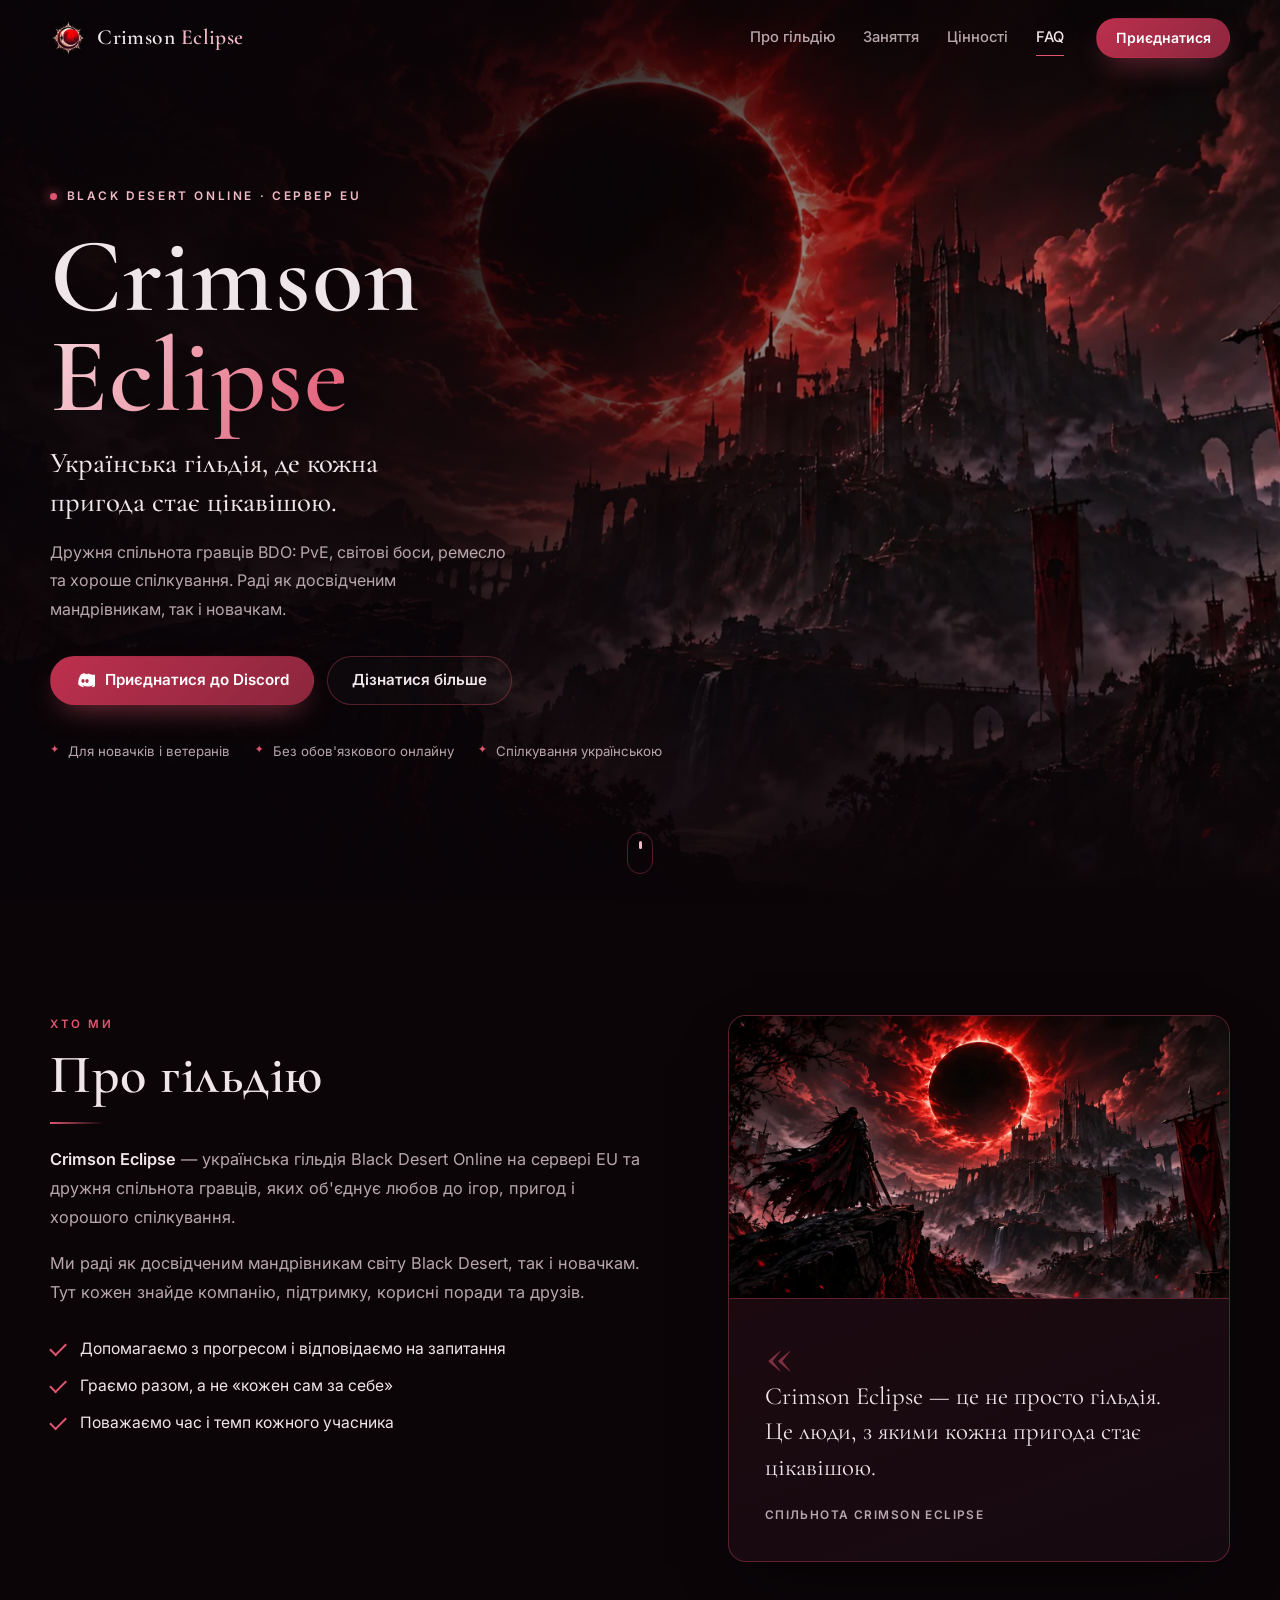
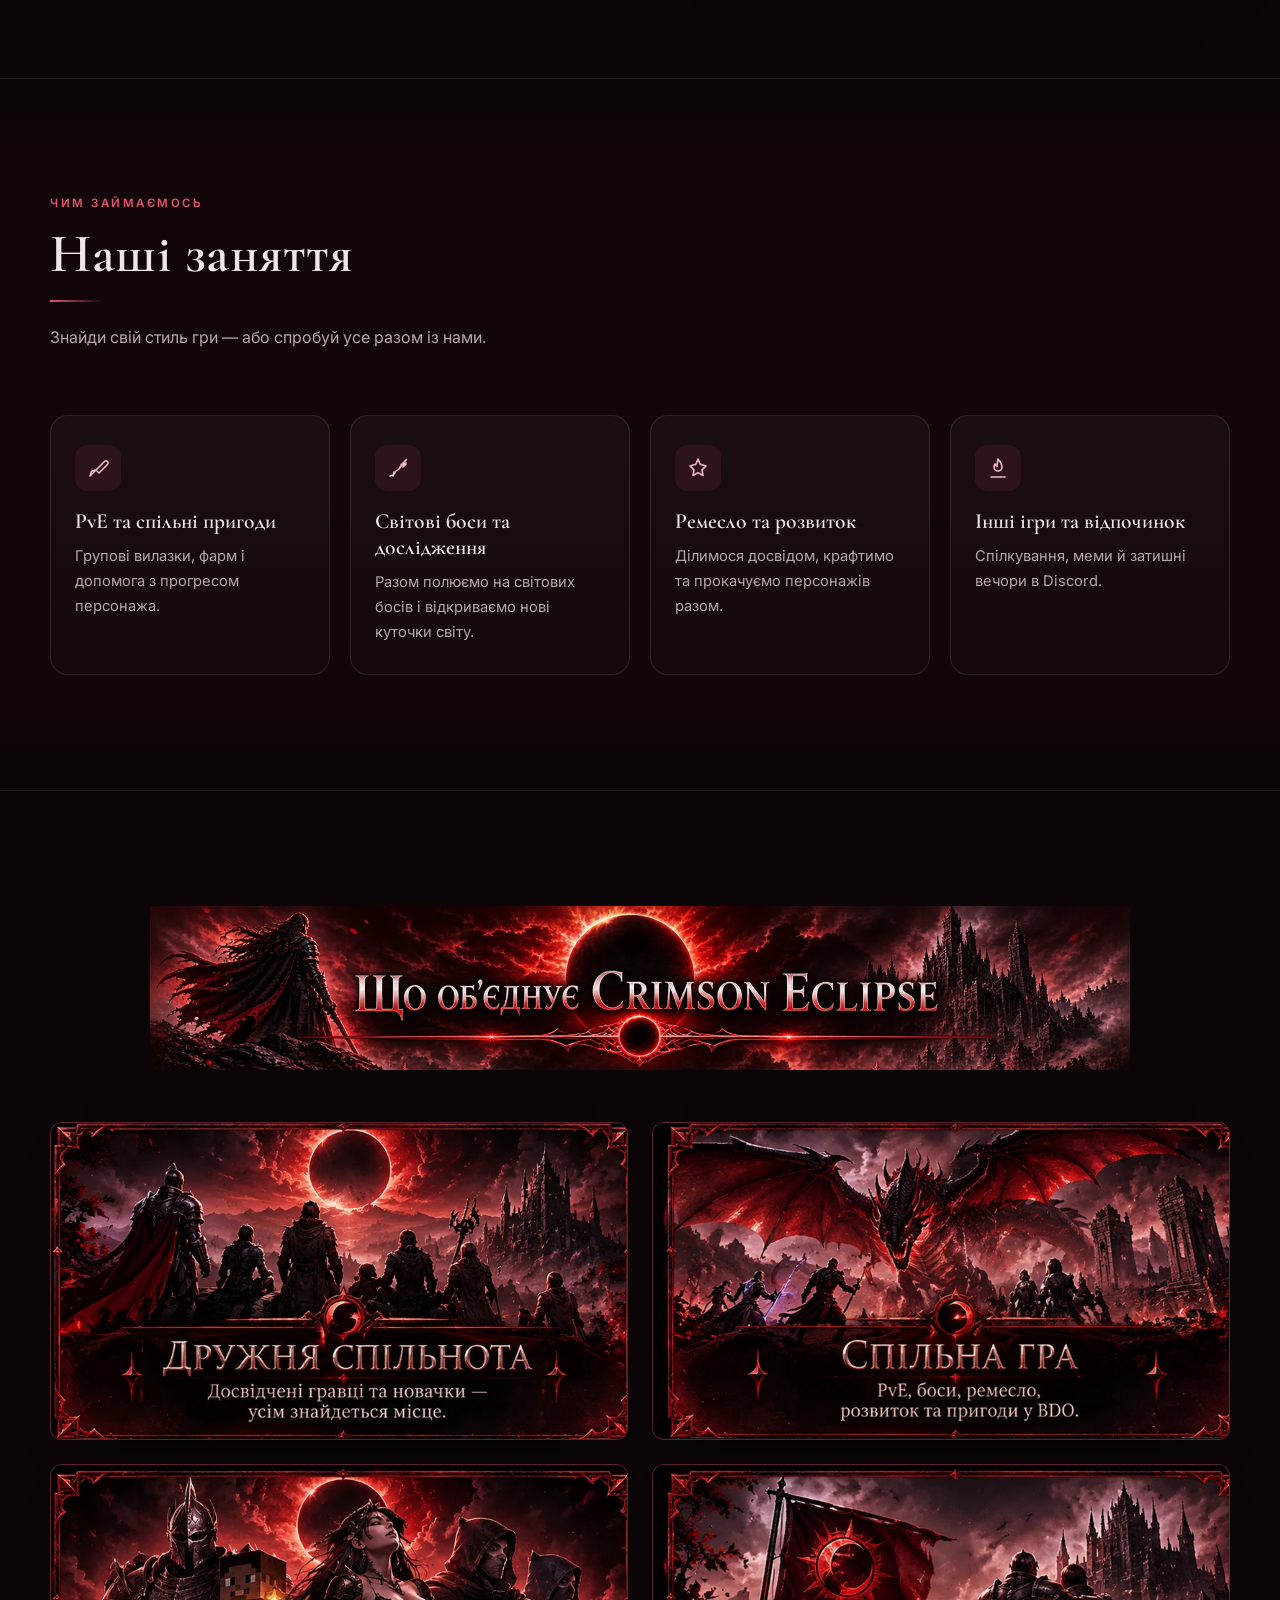
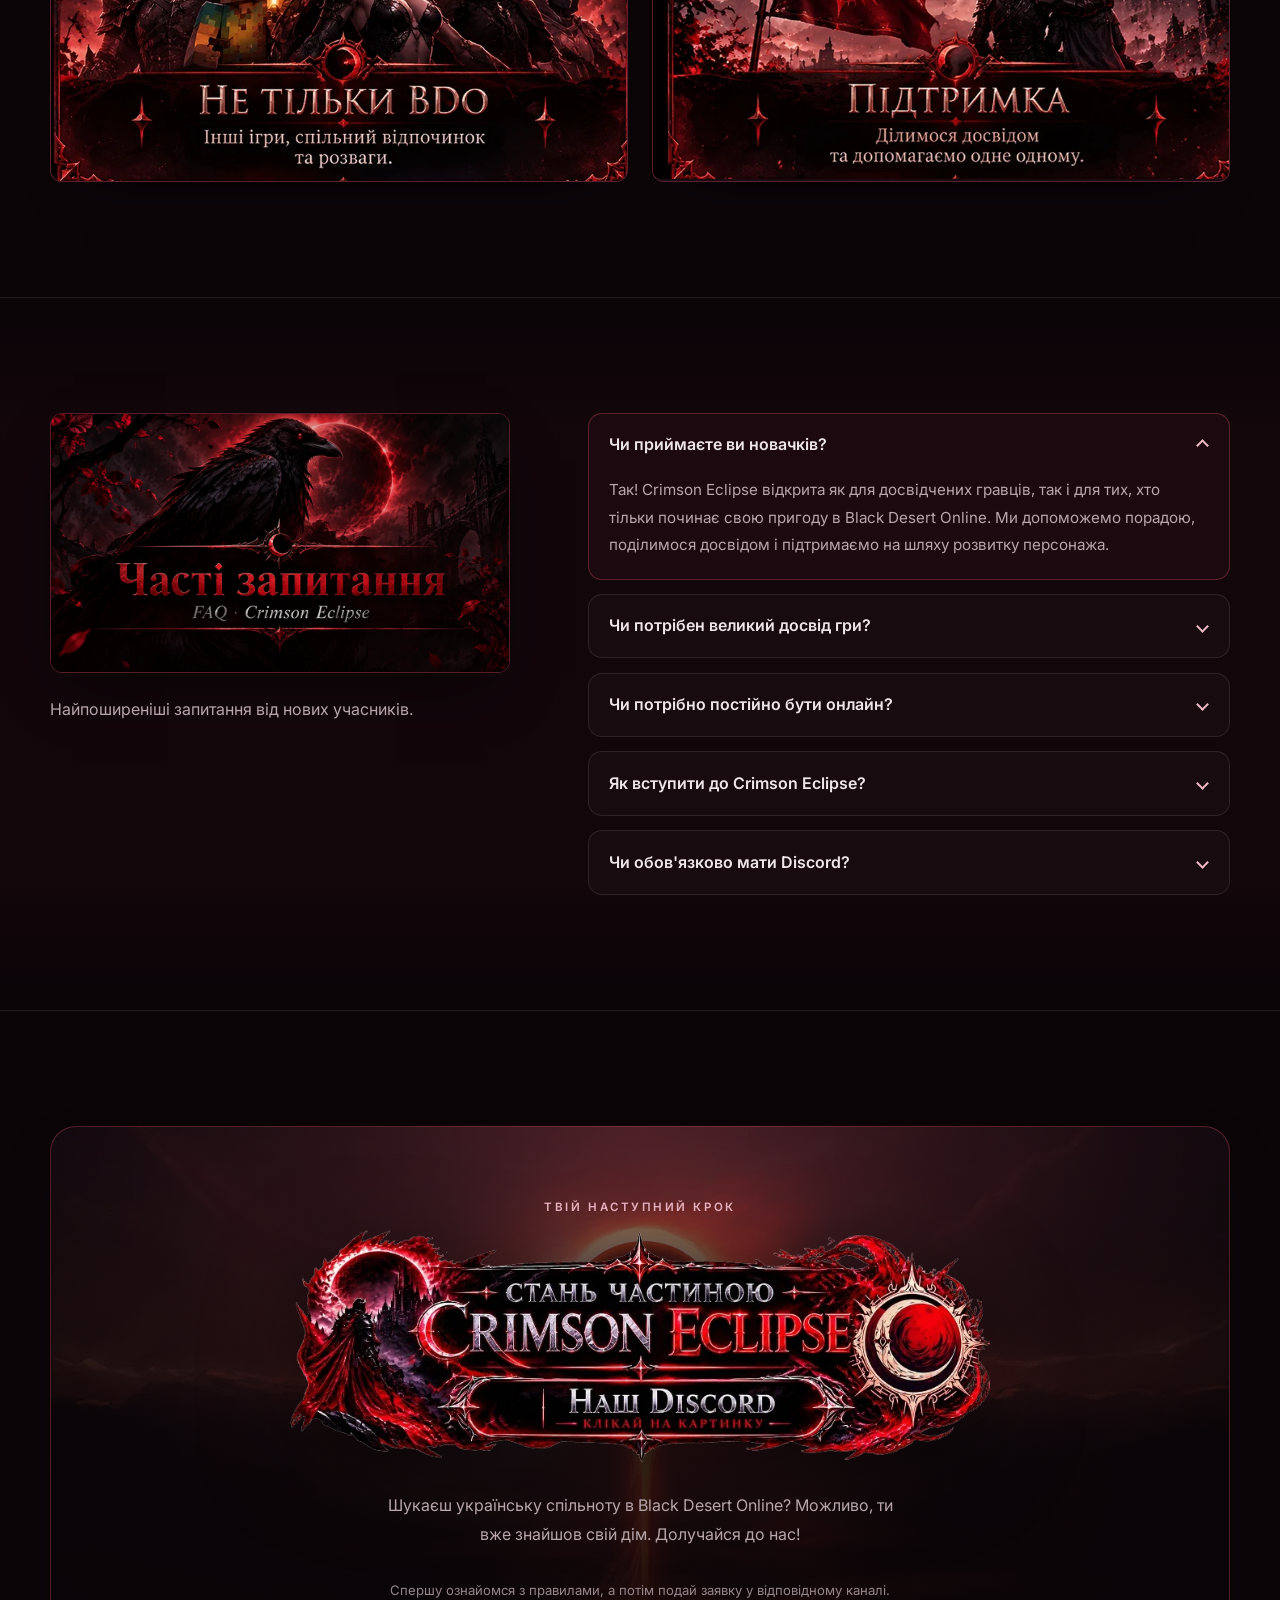
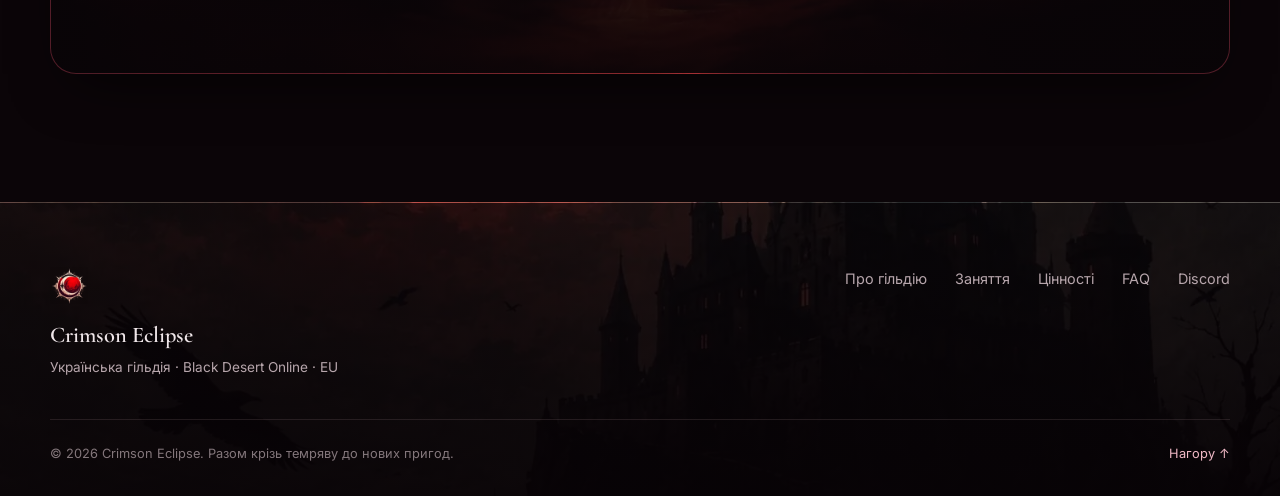
==== index.html @ e2f47829 "Add files via upload" ====
<!DOCTYPE html>
<html lang="uk">
<head>
  <meta charset="UTF-8">
  <meta name="viewport" content="width=device-width, initial-scale=1">

  <title>Crimson Eclipse — українська гільдія Black Desert Online (EU)</title>
  <meta name="description" content="Crimson Eclipse — українська гільдія Black Desert Online на сервері EU. PvE, світові боси, ремесло та дружня спільнота. Раді новачкам і досвідченим гравцям. Приєднуйся до Discord!">
  <link rel="canonical" href="https://crimsoneclipse.pp.ua/">
  <meta name="theme-color" content="#0b0508">

  <!-- Open Graph / соціальні мережі -->
  <meta property="og:type" content="website">
  <meta property="og:locale" content="uk_UA">
  <meta property="og:site_name" content="Crimson Eclipse">
  <meta property="og:url" content="https://crimsoneclipse.pp.ua/">
  <meta property="og:title" content="Crimson Eclipse — українська гільдія Black Desert Online (EU)">
  <meta property="og:description" content="PvE, світові боси, ремесло та дружня українська спільнота BDO. Раді новачкам і досвідченим гравцям.">
  <meta property="og:image" content="https://crimsoneclipse.pp.ua/assets/img/og-image.jpg">
  <meta property="og:image:width" content="1200">
  <meta property="og:image:height" content="630">
  <meta property="og:image:alt" content="Crimson Eclipse — українська гільдія Black Desert Online (EU)">
  <meta name="twitter:card" content="summary_large_image">
  <meta name="twitter:title" content="Crimson Eclipse — українська гільдія BDO EU">
  <meta name="twitter:description" content="PvE, світові боси, ремесло та дружня українська спільнота BDO.">
  <meta name="twitter:image" content="https://crimsoneclipse.pp.ua/assets/img/og-image.jpg">

  <link rel="icon" href="favicon.png" type="image/png" sizes="64x64">
  <link rel="apple-touch-icon" href="apple-touch-icon.png">
  <link rel="preload" as="image" href="assets/img/hero-eclipse.webp" media="(min-width: 901px)">
  <link rel="preload" as="image" href="assets/img/hero-eclipse-mobile.webp" media="(max-width: 900px)">
  <link rel="preconnect" href="https://fonts.googleapis.com">
  <link rel="preconnect" href="https://fonts.gstatic.com" crossorigin>
  <link href="https://fonts.googleapis.com/css2?family=Cormorant+Garamond:wght@500;600;700&family=Inter:wght@400;500;600;700&display=swap" rel="stylesheet">
  <link rel="stylesheet" href="assets/css/styles.css">
  <script src="assets/js/main.js" defer></script>

  <script type="application/ld+json">
  {
    "@context": "https://schema.org",
    "@type": "Organization",
    "name": "Crimson Eclipse",
    "url": "https://crimsoneclipse.pp.ua/",
    "description": "Українська гільдія Black Desert Online на сервері EU.",
    "sameAs": ["https://discord.gg/Rm9Ku5MRwq"]
  }
  </script>
</head>
<body id="top">
  <a class="skip-link" href="#main">Перейти до вмісту</a>

  <header class="site-header" id="site-header">
    <div class="container header-inner">
      <a class="brand" href="#top" aria-label="Crimson Eclipse — на початок сторінки">
        <img class="brand-mark" src="assets/img/logo-96.webp" alt="" width="36" height="36">
        <span class="brand-text">Crimson <em>Eclipse</em></span>
      </a>

      <button class="nav-toggle" id="nav-toggle" type="button" aria-expanded="false" aria-controls="primary-nav" aria-label="Відкрити меню">
        <span class="nav-toggle-bars" aria-hidden="true"><span></span><span></span><span></span></span>
      </button>

      <nav class="primary-nav" id="primary-nav" aria-label="Головна навігація">
        <ul class="nav-links">
          <li><a href="#about">Про гільдію</a></li>
          <li><a href="#activities">Заняття</a></li>
          <li><a href="#values">Цінності</a></li>
          <li><a href="#faq">FAQ</a></li>
        </ul>
        <a class="btn btn-primary btn-sm nav-cta" href="https://discord.gg/Rm9Ku5MRwq" target="_blank" rel="noopener noreferrer">
          Приєднатися
        </a>
      </nav>
    </div>
  </header>

  <main id="main">
    <!-- Hero -->
    <section class="hero" aria-labelledby="hero-title">
      <div class="container hero-inner">
        <div class="hero-copy">
          <p class="eyebrow"><span class="dot" aria-hidden="true"></span>Black Desert Online · Сервер EU</p>
          <h1 id="hero-title">Crimson <span>Eclipse</span></h1>
          <p class="hero-lead">Українська гільдія, де кожна пригода стає цікавішою.</p>
          <p class="hero-text">
            Дружня спільнота гравців BDO: PvE, світові боси, ремесло та хороше спілкування.
            Раді як досвідченим мандрівникам, так і новачкам.
          </p>
          <div class="hero-actions">
            <a class="btn btn-primary" href="https://discord.gg/Rm9Ku5MRwq" target="_blank" rel="noopener noreferrer">
              <svg class="icon" viewBox="0 0 24 24" aria-hidden="true" focusable="false">
                <path fill="currentColor" d="M20.3 4.4A19.8 19.8 0 0 0 15.4 3l-.2.5a18.3 18.3 0 0 1 4.3 1.4 15.5 15.5 0 0 0-11-.5l-.3.5A18 18 0 0 0 12.4 3l-.2-.5a19.8 19.8 0 0 0-4.9 1.4C4.3 8.5 3.6 12.6 4 16.6a19.7 19.7 0 0 0 6 3l.7-1.2a12 12 0 0 1-1.9-.9l.5-.4a14.2 14.2 0 0 0 12.2 0l.5.4c-.6.4-1.3.7-2 .9l.7 1.2a19.6 19.6 0 0 0 6-3c.5-4.6-.7-8.7-2.4-12.2ZM9.6 14.3c-1.1 0-2-1-2-2.3s.9-2.3 2-2.3 2 1 2 2.3-.9 2.3-2 2.3Zm4.8 0c-1.1 0-2-1-2-2.3s.9-2.3 2-2.3 2 1 2 2.3-.9 2.3-2 2.3Z"/>
              </svg>
              Приєднатися до Discord
            </a>
            <a class="btn btn-ghost" href="#about">Дізнатися більше</a>
          </div>
          <ul class="hero-facts" aria-label="Коротко про гільдію">
            <li>Для новачків і ветеранів</li>
            <li>Без обов'язкового онлайну</li>
            <li>Спілкування українською</li>
          </ul>
        </div>
      </div>
      <a class="scroll-cue" href="#about" aria-label="Прокрутити до розділу «Про гільдію»">
        <span aria-hidden="true"></span>
      </a>
    </section>

    <!-- About -->
    <section class="section" id="about" aria-labelledby="about-title">
      <div class="container about-grid">
        <div class="reveal">
          <p class="section-kicker">Хто ми</p>
          <h2 id="about-title" class="section-title">Про гільдію</h2>
          <p class="section-text">
            <strong>Crimson Eclipse</strong> — українська гільдія Black Desert Online на сервері EU
            та дружня спільнота гравців, яких об'єднує любов до ігор, пригод і хорошого спілкування.
          </p>
          <p class="section-text">
            Ми раді як досвідченим мандрівникам світу Black Desert, так і новачкам.
            Тут кожен знайде компанію, підтримку, корисні поради та друзів.
          </p>
          <ul class="check-list">
            <li>Допомагаємо з прогресом і відповідаємо на запитання</li>
            <li>Граємо разом, а не «кожен сам за себе»</li>
            <li>Поважаємо час і темп кожного учасника</li>
          </ul>
        </div>

        <figure class="about-card reveal">
          <img src="assets/img/about-warrior.webp" alt="Воїни Crimson Eclipse спостерігають за кривавим затемненням над замком" width="1200" height="675" loading="lazy">
          <figcaption class="about-caption">
            <span class="quote-mark" aria-hidden="true">«</span>
            <blockquote>
              Crimson Eclipse — це не просто гільдія. Це люди, з якими кожна пригода стає цікавішою.
            </blockquote>
            <span class="quote-author">Спільнота Crimson Eclipse</span>
          </figcaption>
        </figure>
      </div>
    </section>

    <!-- Activities -->
    <section class="section section-alt" id="activities" aria-labelledby="activities-title">
      <div class="container">
        <div class="section-head reveal">
          <p class="section-kicker">Чим займаємось</p>
          <h2 id="activities-title" class="section-title">Наші заняття</h2>
          <p class="section-subtitle">Знайди свій стиль гри — або спробуй усе разом із нами.</p>
        </div>

        <div class="cards">
          <article class="card reveal">
            <span class="card-icon" aria-hidden="true">
              <svg viewBox="0 0 24 24" focusable="false"><path fill="none" stroke="currentColor" stroke-width="1.6" stroke-linecap="round" stroke-linejoin="round" d="m4 20 6-6m0 0 8.5-8.5a2.1 2.1 0 0 1 3 3L13 17m-3-3 3 3M4 20l1.5-4.5L9 14"/></svg>
            </span>
            <h3>PvE та спільні пригоди</h3>
            <p>Групові вилазки, фарм і допомога з прогресом персонажа.</p>
          </article>

          <article class="card reveal">
            <span class="card-icon" aria-hidden="true">
              <svg viewBox="0 0 24 24" focusable="false"><path fill="none" stroke="currentColor" stroke-width="1.6" stroke-linecap="round" stroke-linejoin="round" d="M20.5 3.5 15 9m2 2 3-3M4 20c1.5-.5 3-1 4-2 .8-.8 1-2 2-3 .8-.8 2-1 3-2 1-1 1.2-2.2 2-3 1-1 2.5-1.5 4-2M8 16l-1 4M16 8l4-1"/></svg>
            </span>
            <h3>Світові боси та дослідження</h3>
            <p>Разом полюємо на світових босів і відкриваємо нові куточки світу.</p>
          </article>

          <article class="card reveal">
            <span class="card-icon" aria-hidden="true">
              <svg viewBox="0 0 24 24" focusable="false"><path fill="none" stroke="currentColor" stroke-width="1.6" stroke-linecap="round" stroke-linejoin="round" d="m12 3 2.2 5.3L20 10l-4 3.9 1 5.6-5-2.9-5 2.9 1-5.6L4 10l5.8-1.7L12 3Z"/></svg>
            </span>
            <h3>Ремесло та розвиток</h3>
            <p>Ділимося досвідом, крафтимо та прокачуємо персонажів разом.</p>
          </article>

          <article class="card reveal">
            <span class="card-icon" aria-hidden="true">
              <svg viewBox="0 0 24 24" focusable="false"><path fill="none" stroke="currentColor" stroke-width="1.6" stroke-linecap="round" stroke-linejoin="round" d="M12 3c2.5 3 4 5.3 4 8a4 4 0 0 1-8 0c0-1.2.4-2.2 1-3.2.3 1.4 1 2.2 2 2.6C11 8.6 11.5 5.8 12 3Z"/><path fill="none" stroke="currentColor" stroke-width="1.6" stroke-linecap="round" d="M5 21h14"/></svg>
            </span>
            <h3>Інші ігри та відпочинок</h3>
            <p>Спілкування, меми й затишні вечори в Discord.</p>
          </article>
        </div>
      </div>
    </section>

    <!-- Values -->
    <section class="section" id="values" aria-labelledby="values-title">
      <div class="container">
        <h2 id="values-title" class="values-heading reveal">
          <img src="assets/img/values-heading.webp" alt="Що об'єднує Crimson Eclipse" width="1672" height="280" loading="lazy">
        </h2>

        <div class="values-grid">
          <figure class="value-card reveal">
            <img src="assets/img/value-community.webp" alt="Дружня спільнота: досвідчені гравці та новачки — усім знайдеться місце" width="800" height="440" loading="lazy">
          </figure>
          <figure class="value-card reveal">
            <img src="assets/img/value-game.webp" alt="Спільна гра: PvE, боси, ремесло, розвиток та пригоди у BDO" width="800" height="440" loading="lazy">
          </figure>
          <figure class="value-card reveal">
            <img src="assets/img/value-other.webp" alt="Не тільки BDO: інші ігри, спільний відпочинок та розваги" width="800" height="440" loading="lazy">
          </figure>
          <figure class="value-card reveal">
            <img src="assets/img/value-support.webp" alt="Підтримка: ділимося досвідом та допомагаємо одне одному" width="800" height="440" loading="lazy">
          </figure>
        </div>
      </div>
    </section>

    <!-- FAQ -->
    <section class="section section-alt" id="faq" aria-labelledby="faq-title">
      <div class="container faq-layout">
        <div class="section-head reveal">
          <h2 id="faq-title" class="faq-heading">
            <img src="assets/img/faq-banner.webp" alt="Часті запитання — FAQ Crimson Eclipse" width="1200" height="675" loading="lazy">
          </h2>
          <p class="section-subtitle">Найпоширеніші запитання від нових учасників.</p>
        </div>

        <div class="faq-list reveal">
          <details class="faq-item" open>
            <summary>Чи приймаєте ви новачків?</summary>
            <div class="faq-answer">
              <p>Так! Crimson Eclipse відкрита як для досвідчених гравців, так і для тих, хто тільки починає свою пригоду в Black Desert Online. Ми допоможемо порадою, поділимося досвідом і підтримаємо на шляху розвитку персонажа.</p>
            </div>
          </details>

          <details class="faq-item">
            <summary>Чи потрібен великий досвід гри?</summary>
            <div class="faq-answer">
              <p>Ні! Ми раді гравцям із будь-яким рівнем досвіду. Головне — бажання грати разом, спілкуватися, розвиватися та бути частиною дружньої української спільноти.</p>
            </div>
          </details>

          <details class="faq-item">
            <summary>Чи потрібно постійно бути онлайн?</summary>
            <div class="faq-answer">
              <p>Ні! Ми розуміємо, що в кожного є робота, навчання та особисті справи. Грай у зручному для себе темпі, а коли маєш час — приєднуйся до спільних пригод та спілкування.</p>
            </div>
          </details>

          <details class="faq-item">
            <summary>Як вступити до Crimson Eclipse?</summary>
            <div class="faq-answer">
              <p>Приєднуйся до нашого Discord, ознайомся з правилами та натисни кнопку «Подати заявку» у відповідному каналі. Після цього ми отримаємо сповіщення про твою заявку та зможемо зв'язатися з тобою. Будемо раді бачити тебе серед нас!</p>
            </div>
          </details>

          <details class="faq-item">
            <summary>Чи обов'язково мати Discord?</summary>
            <div class="faq-answer">
              <p>Discord — наш головний майданчик для спілкування, координації спільних активностей та обміну новинами. Саме там ти зможеш бути ближче до життя гільдії.</p>
            </div>
          </details>
        </div>
      </div>
    </section>

    <!-- Join -->
    <section class="section join" id="join" aria-labelledby="join-title">
      <div class="container">
        <div class="join-panel reveal">
          <h2 id="join-title" class="sr-only">Стань частиною Crimson Eclipse</h2>
          <p class="section-kicker">Твій наступний крок</p>
          <a class="join-cta" href="https://discord.gg/Rm9Ku5MRwq" target="_blank" rel="noopener noreferrer" aria-label="Стань частиною Crimson Eclipse — приєднатися до Discord">
            <img src="assets/img/discord-cta.webp" alt="Стань частиною Crimson Eclipse — Наш Discord" width="866" height="288" loading="lazy">
          </a>
          <p class="join-text">
            Шукаєш українську спільноту в Black Desert Online? Можливо, ти вже знайшов свій дім.
            Долучайся до нас!
          </p>
          <p class="join-note">Спершу ознайомся з правилами, а потім подай заявку у відповідному каналі.</p>
        </div>
      </div>
    </section>
  </main>

  <footer class="site-footer">
    <div class="container footer-inner">
      <div class="footer-brand">
        <img class="brand-mark" src="assets/img/logo-96.webp" alt="" width="38" height="38">
        <p class="footer-title">Crimson Eclipse</p>
        <p class="footer-sub">Українська гільдія · Black Desert Online · EU</p>
      </div>

      <nav class="footer-nav" aria-label="Навігація у підвалі">
        <a href="#about">Про гільдію</a>
        <a href="#activities">Заняття</a>
        <a href="#values">Цінності</a>
        <a href="#faq">FAQ</a>
        <a href="https://discord.gg/Rm9Ku5MRwq" target="_blank" rel="noopener noreferrer">Discord</a>
      </nav>
    </div>
    <div class="container footer-bottom">
      <p>© <span id="year">2026</span> Crimson Eclipse. Разом крізь темряву до нових пригод.</p>
      <a href="#top" class="back-to-top">Нагору ↑</a>
    </div>
  </footer>

  <button class="to-top" id="to-top" type="button" aria-label="Повернутися нагору" hidden>
    <svg viewBox="0 0 24 24" aria-hidden="true" focusable="false"><path fill="none" stroke="currentColor" stroke-width="2" stroke-linecap="round" stroke-linejoin="round" d="M12 19V5m0 0-6 6m6-6 6 6"/></svg>
  </button>
</body>
</html>
---- assets/css/styles.css ----
/* ==========================================================================
   Crimson Eclipse — стилі
   ========================================================================== */

/* --- Змінні --------------------------------------------------------------- */
:root {
  --bg: #0b0508;
  --bg-2: #12080e;
  --surface: #180b12;
  --surface-2: #1f0f18;
  --line: rgba(230, 185, 193, 0.12);
  --line-strong: rgba(217, 75, 101, 0.35);
  --crimson: #8b263d;
  --crimson-2: #bd304e;
  --accent: #e0556f;
  --accent-soft: #f0b9c6;
  --text: #efe6e9;
  --muted: #b7a6ac;
  --radius: 18px;
  --shadow: 0 24px 60px -24px rgba(0, 0, 0, 0.8);
  --font-display: "Cormorant Garamond", Georgia, "Times New Roman", serif;
  --font-body: "Inter", system-ui, -apple-system, "Segoe UI", Roboto, sans-serif;
  --max: 1180px;
  --header-h: 76px;
}

/* --- Скидання ------------------------------------------------------------- */
*,
*::before,
*::after {
  box-sizing: border-box;
}

html {
  scroll-behavior: smooth;
  scroll-padding-top: calc(var(--header-h) + 1rem);
  -webkit-text-size-adjust: 100%;
}

body {
  margin: 0;
  background: var(--bg);
  color: var(--text);
  font-family: var(--font-body);
  font-size: 16px;
  line-height: 1.6;
  -webkit-font-smoothing: antialiased;
  -moz-osx-font-smoothing: grayscale;
  text-rendering: optimizeLegibility;
  overflow-x: hidden;
}

body::before {
  content: "";
  position: fixed;
  inset: 0;
  z-index: -1;
  pointer-events: none;
  background:
    radial-gradient(60% 45% at 82% -5%, rgba(139, 38, 61, 0.18), transparent 70%),
    radial-gradient(50% 45% at -5% 60%, rgba(139, 38, 61, 0.09), transparent 70%);
}

body.nav-open {
  overflow: hidden;
}

img,
svg {
  display: block;
  max-width: 100%;
}

h1,
h2,
h3,
p,
figure,
blockquote {
  margin: 0;
}

a {
  color: inherit;
}

button {
  font: inherit;
  color: inherit;
}

:focus-visible {
  outline: 2px solid var(--accent-soft);
  outline-offset: 3px;
  border-radius: 4px;
}

::selection {
  background: rgba(224, 85, 111, 0.45);
  color: #fff;
}

/* --- Утиліти -------------------------------------------------------------- */
.container {
  width: min(100% - 2.5rem, var(--max));
  margin-inline: auto;
}

.icon {
  width: 20px;
  height: 20px;
  flex: 0 0 auto;
}

.sr-only {
  position: absolute;
  width: 1px;
  height: 1px;
  padding: 0;
  margin: -1px;
  overflow: hidden;
  clip: rect(0 0 0 0);
  white-space: nowrap;
  border: 0;
}

.skip-link {
  position: fixed;
  top: 0.75rem;
  left: 0.75rem;
  z-index: 100;
  padding: 0.7rem 1.1rem;
  background: var(--accent);
  color: #fff;
  border-radius: 10px;
  font-weight: 600;
  text-decoration: none;
  transform: translateY(-160%);
  transition: transform 0.2s ease;
}

.skip-link:focus {
  transform: none;
}

/* --- Кнопки --------------------------------------------------------------- */
.btn {
  display: inline-flex;
  align-items: center;
  justify-content: center;
  gap: 0.6rem;
  padding: 0.85rem 1.5rem;
  border: 1px solid transparent;
  border-radius: 999px;
  font-size: 0.95rem;
  font-weight: 600;
  line-height: 1.2;
  text-decoration: none;
  white-space: nowrap;
  cursor: pointer;
  transition:
    transform 0.2s ease,
    background-color 0.2s ease,
    border-color 0.2s ease,
    box-shadow 0.2s ease;
}

.btn-primary {
  background: linear-gradient(135deg, var(--crimson-2), var(--crimson));
  color: #fff;
  box-shadow: 0 12px 30px -12px rgba(224, 85, 111, 0.65);
}

.btn-primary:hover {
  transform: translateY(-2px);
  box-shadow: 0 18px 42px -14px rgba(224, 85, 111, 0.8);
}

.btn-ghost {
  border-color: var(--line-strong);
  background: rgba(255, 255, 255, 0.02);
  color: var(--text);
}

.btn-ghost:hover {
  border-color: var(--accent);
  background: rgba(224, 85, 111, 0.08);
  transform: translateY(-2px);
}

.btn-sm {
  padding: 0.65rem 1.15rem;
  font-size: 0.88rem;
}

.btn-lg {
  padding: 1rem 1.9rem;
  font-size: 1rem;
}

/* --- Шапка ---------------------------------------------------------------- */
.site-header {
  position: fixed;
  inset: 0 0 auto;
  z-index: 50;
  border-bottom: 1px solid transparent;
  transition:
    background-color 0.3s ease,
    border-color 0.3s ease,
    backdrop-filter 0.3s ease;
}

.site-header.is-scrolled {
  background: rgba(11, 5, 8, 0.82);
  border-bottom-color: var(--line);
  -webkit-backdrop-filter: blur(14px);
  backdrop-filter: blur(14px);
}

.header-inner {
  display: flex;
  align-items: center;
  justify-content: space-between;
  gap: 1.5rem;
  height: var(--header-h);
}

.brand {
  display: inline-flex;
  align-items: center;
  gap: 0.7rem;
  text-decoration: none;
  color: var(--text);
}

.brand-mark {
  display: inline-block;
  width: 36px;
  height: 36px;
  flex: 0 0 auto;
  object-fit: contain;
  vertical-align: middle;
}

.brand-mark svg {
  width: 100%;
  height: 100%;
}

.brand-text {
  font-family: var(--font-display);
  font-size: 1.35rem;
  font-weight: 600;
  letter-spacing: 0.02em;
  line-height: 1;
}

.brand-text em {
  font-style: normal;
  color: var(--accent-soft);
}

.primary-nav {
  display: flex;
  align-items: center;
  gap: 2rem;
}

.nav-links {
  display: flex;
  align-items: center;
  gap: 1.75rem;
  margin: 0;
  padding: 0;
  list-style: none;
}

.nav-links a {
  position: relative;
  display: inline-block;
  padding: 0.4rem 0;
  color: var(--muted);
  font-size: 0.92rem;
  font-weight: 500;
  text-decoration: none;
  transition: color 0.2s ease;
}

.nav-links a::after {
  content: "";
  position: absolute;
  left: 0;
  bottom: 0;
  width: 100%;
  height: 1px;
  background: var(--accent);
  transform: scaleX(0);
  transform-origin: left;
  transition: transform 0.25s ease;
}

.nav-links a:hover,
.nav-links a.is-active {
  color: var(--text);
}

.nav-links a:hover::after,
.nav-links a.is-active::after {
  transform: scaleX(1);
}

/* Кнопка мобільного меню */
.nav-toggle {
  display: none;
  align-items: center;
  justify-content: center;
  width: 44px;
  height: 44px;
  padding: 0;
  background: transparent;
  border: 1px solid var(--line);
  border-radius: 12px;
  cursor: pointer;
}

.nav-toggle-bars {
  position: relative;
  display: block;
  width: 20px;
  height: 14px;
}

.nav-toggle-bars span {
  position: absolute;
  left: 0;
  width: 100%;
  height: 2px;
  background: currentColor;
  border-radius: 2px;
  transition:
    top 0.25s ease,
    transform 0.25s ease,
    opacity 0.2s ease;
}

.nav-toggle-bars span:nth-child(1) { top: 0; }
.nav-toggle-bars span:nth-child(2) { top: 6px; }
.nav-toggle-bars span:nth-child(3) { top: 12px; }

.nav-toggle[aria-expanded="true"] .nav-toggle-bars span:nth-child(1) {
  top: 6px;
  transform: rotate(45deg);
}

.nav-toggle[aria-expanded="true"] .nav-toggle-bars span:nth-child(2) {
  opacity: 0;
}

.nav-toggle[aria-expanded="true"] .nav-toggle-bars span:nth-child(3) {
  top: 6px;
  transform: rotate(-45deg);
}

/* --- Hero ----------------------------------------------------------------- */
.hero {
  position: relative;
  display: flex;
  align-items: center;
  min-height: min(100svh, 960px);
  padding: calc(var(--header-h) + 4rem) 0 6rem;
  overflow: hidden;
  background-color: #0a0407;
  background-image: url("../img/hero-eclipse.webp");
  background-size: cover;
  background-position: center 38%;
}

.hero::before {
  content: "";
  position: absolute;
  inset: 0;
  pointer-events: none;
  background:
    linear-gradient(
      90deg,
      rgba(9, 4, 7, 0.96) 0%,
      rgba(9, 4, 7, 0.88) 34%,
      rgba(9, 4, 7, 0.45) 62%,
      rgba(9, 4, 7, 0.15) 100%
    ),
    linear-gradient(
      to bottom,
      rgba(9, 4, 7, 0.55),
      transparent 26%,
      transparent 62%,
      var(--bg)
    );
}

.hero-inner {
  position: relative;
  z-index: 2;
}

.hero-copy {
  max-width: 620px;
  animation: fadeUp 0.9s ease both;
}

.eyebrow {
  display: inline-flex;
  align-items: center;
  gap: 0.6rem;
  margin-bottom: 1.25rem;
  color: var(--accent-soft);
  font-size: 0.74rem;
  font-weight: 600;
  letter-spacing: 0.22em;
  text-transform: uppercase;
}

.eyebrow .dot {
  width: 7px;
  height: 7px;
  border-radius: 50%;
  background: var(--accent);
  box-shadow: 0 0 12px var(--accent);
  animation: pulse 2.4s ease-in-out infinite;
}

.hero h1 {
  font-family: var(--font-display);
  font-size: clamp(3.4rem, 8.5vw, 6.6rem);
  font-weight: 600;
  line-height: 0.95;
  letter-spacing: 0.01em;
  margin-bottom: 1.1rem;
}

.hero h1 span {
  color: var(--accent-soft);
  background: linear-gradient(120deg, #f7d6dd, var(--accent));
  -webkit-background-clip: text;
  background-clip: text;
  -webkit-text-fill-color: transparent;
}

.hero-lead {
  max-width: 30ch;
  font-family: var(--font-display);
  font-size: clamp(1.35rem, 2.6vw, 1.8rem);
  font-weight: 500;
  line-height: 1.35;
  color: var(--text);
  margin-bottom: 1rem;
}

.hero-text {
  max-width: 46ch;
  color: var(--muted);
  font-size: 1rem;
  line-height: 1.8;
  margin-bottom: 2rem;
}

.hero-actions {
  display: flex;
  flex-wrap: wrap;
  gap: 0.85rem;
  margin-bottom: 2.25rem;
}

.hero-facts {
  display: flex;
  flex-wrap: wrap;
  gap: 0.6rem 1.5rem;
  margin: 0;
  padding: 0;
  list-style: none;
  color: var(--muted);
  font-size: 0.83rem;
}

.hero-facts li {
  position: relative;
  padding-left: 1.15rem;
}

.hero-facts li::before {
  content: "✦";
  position: absolute;
  left: 0;
  color: var(--accent);
  font-size: 0.7rem;
}

.scroll-cue {
  position: absolute;
  left: 50%;
  bottom: 1.6rem;
  z-index: 3;
  display: flex;
  justify-content: center;
  width: 26px;
  height: 42px;
  padding-top: 8px;
  border: 1px solid var(--line-strong);
  border-radius: 999px;
  transform: translateX(-50%);
}

.scroll-cue span {
  width: 3px;
  height: 8px;
  border-radius: 2px;
  background: var(--accent-soft);
  animation: scrollDot 1.8s ease-in-out infinite;
}

/* --- Секції --------------------------------------------------------------- */
.section {
  position: relative;
  padding: clamp(4.5rem, 9vw, 7.5rem) 0;
}

.section-alt {
  background: linear-gradient(
    180deg,
    transparent,
    rgba(139, 38, 61, 0.06) 18%,
    rgba(139, 38, 61, 0.06) 82%,
    transparent
  );
  border-top: 1px solid var(--line);
  border-bottom: 1px solid var(--line);
}

.section-head {
  margin-bottom: clamp(2.5rem, 5vw, 4rem);
}

.section-kicker {
  margin-bottom: 0.85rem;
  color: var(--accent);
  font-size: 0.72rem;
  font-weight: 600;
  letter-spacing: 0.22em;
  text-transform: uppercase;
}

.section-title {
  font-family: var(--font-display);
  font-size: clamp(2.2rem, 4.5vw, 3.4rem);
  font-weight: 600;
  line-height: 1.05;
  letter-spacing: 0.01em;
  margin-bottom: 1.3rem;
}

.section-title::after {
  content: "";
  display: block;
  width: 54px;
  height: 2px;
  margin-top: 1.1rem;
  background: linear-gradient(90deg, var(--accent), transparent);
}

.section-text {
  max-width: 60ch;
  margin-bottom: 1rem;
  color: var(--muted);
  font-size: 1.02rem;
  line-height: 1.8;
}

.section-text strong {
  color: var(--text);
  font-weight: 600;
}

.section-subtitle {
  max-width: 55ch;
  color: var(--muted);
  font-size: 1rem;
  line-height: 1.75;
}

/* --- Про гільдію ---------------------------------------------------------- */
.about-grid {
  display: grid;
  grid-template-columns: 1.1fr 0.9fr;
  gap: clamp(2rem, 5vw, 4.5rem);
  align-items: start;
}

.check-list {
  display: grid;
  gap: 0.75rem;
  margin: 1.75rem 0 0;
  padding: 0;
  list-style: none;
}

.check-list li {
  position: relative;
  padding-left: 1.9rem;
  color: var(--text);
  font-size: 0.98rem;
}

.check-list li::before {
  content: "";
  position: absolute;
  left: 0;
  top: 0.45em;
  width: 1rem;
  height: 0.55rem;
  border-left: 2px solid var(--accent);
  border-bottom: 2px solid var(--accent);
  transform: rotate(-45deg);
}

.about-card {
  overflow: hidden;
  border: 1px solid var(--line-strong);
  border-radius: var(--radius);
  background: linear-gradient(160deg, rgba(139, 38, 61, 0.16), rgba(24, 11, 18, 0.85));
  box-shadow: var(--shadow);
}

.about-card img {
  width: 100%;
  height: auto;
  aspect-ratio: 16 / 9;
  object-fit: cover;
}

.about-caption {
  position: relative;
  padding: clamp(1.5rem, 3vw, 2.25rem);
  border-top: 1px solid var(--line-strong);
}

.quote-mark {
  display: block;
  margin-bottom: 0.35rem;
  color: var(--accent);
  font-family: var(--font-display);
  font-size: 4rem;
  line-height: 0.6;
  opacity: 0.5;
}

.about-caption blockquote {
  font-family: var(--font-display);
  font-size: clamp(1.2rem, 2vw, 1.55rem);
  line-height: 1.45;
  color: var(--text);
}

.quote-author {
  display: block;
  margin-top: 1.25rem;
  color: var(--muted);
  font-size: 0.74rem;
  font-weight: 600;
  letter-spacing: 0.12em;
  text-transform: uppercase;
}

/* --- Картки занять -------------------------------------------------------- */
.cards {
  display: grid;
  grid-template-columns: repeat(4, 1fr);
  gap: 1.25rem;
}

.card {
  position: relative;
  padding: 1.8rem 1.5rem;
  border: 1px solid var(--line);
  border-radius: var(--radius);
  background: linear-gradient(180deg, rgba(255, 255, 255, 0.035), rgba(255, 255, 255, 0.01));
  transition:
    transform 0.25s ease,
    border-color 0.25s ease,
    box-shadow 0.25s ease;
}

.card:hover {
  transform: translateY(-4px);
  border-color: var(--line-strong);
  box-shadow: 0 22px 50px -30px rgba(224, 85, 111, 0.7);
}

.card-icon {
  display: inline-flex;
  align-items: center;
  justify-content: center;
  width: 46px;
  height: 46px;
  margin-bottom: 1.1rem;
  border-radius: 12px;
  background: rgba(224, 85, 111, 0.1);
  color: var(--accent-soft);
}

.card-icon svg {
  width: 24px;
  height: 24px;
}

.card h3 {
  margin-bottom: 0.6rem;
  font-family: var(--font-display);
  font-size: 1.35rem;
  font-weight: 600;
  line-height: 1.2;
}

.card p {
  color: var(--muted);
  font-size: 0.92rem;
  line-height: 1.7;
}

/* --- Цінності ------------------------------------------------------------- */
.values-heading {
  max-width: 980px;
  margin: 0 auto clamp(2rem, 4vw, 3.25rem);
}

.values-heading img {
  width: 100%;
  height: auto;
}

.values-grid {
  display: grid;
  grid-template-columns: repeat(2, 1fr);
  gap: clamp(1rem, 2vw, 1.5rem);
}

.value-card {
  overflow: hidden;
  border: 1px solid var(--line-strong);
  border-radius: 12px;
  background: var(--surface);
  box-shadow: 0 24px 50px -34px rgba(0, 0, 0, 0.9);
  transition:
    transform 0.3s ease,
    border-color 0.3s ease,
    box-shadow 0.3s ease;
}

.value-card img {
  width: 100%;
  height: auto;
  transition: transform 0.45s ease;
}

.value-card:hover {
  transform: translateY(-4px);
  border-color: var(--accent);
  box-shadow: 0 30px 60px -30px rgba(224, 85, 111, 0.55);
}

.value-card:hover img {
  transform: scale(1.025);
}

/* --- FAQ ------------------------------------------------------------------ */
.faq-layout {
  display: grid;
  grid-template-columns: 0.85fr 1.15fr;
  gap: clamp(2rem, 5vw, 4.5rem);
  align-items: start;
}

.faq-heading {
  margin-bottom: 1.4rem;
}

.faq-heading img {
  width: 100%;
  max-width: 460px;
  height: auto;
  border: 1px solid var(--line-strong);
  border-radius: 12px;
  box-shadow: var(--shadow);
}

.faq-list {
  display: grid;
  gap: 0.9rem;
}

.faq-item {
  padding: 0 1.25rem;
  border: 1px solid var(--line);
  border-radius: 14px;
  background: rgba(255, 255, 255, 0.025);
  transition:
    border-color 0.25s ease,
    background-color 0.25s ease;
}

.faq-item[open] {
  border-color: var(--line-strong);
  background: rgba(224, 85, 111, 0.05);
}

.faq-item summary {
  display: flex;
  align-items: center;
  justify-content: space-between;
  gap: 1.25rem;
  padding: 1.15rem 0;
  color: var(--text);
  font-size: 1rem;
  font-weight: 600;
  cursor: pointer;
  list-style: none;
}

.faq-item summary::-webkit-details-marker {
  display: none;
}

.faq-item summary::after {
  content: "";
  flex: 0 0 auto;
  width: 9px;
  height: 9px;
  margin-right: 2px;
  border-right: 2px solid var(--accent-soft);
  border-bottom: 2px solid var(--accent-soft);
  transform: rotate(45deg);
  transition: transform 0.25s ease;
}

.faq-item[open] summary::after {
  transform: rotate(-135deg);
}

.faq-answer {
  padding: 0 0 1.25rem;
  color: var(--muted);
  font-size: 0.95rem;
  line-height: 1.8;
}

.faq-item[open] .faq-answer {
  animation: faqIn 0.28s ease;
}

/* --- Долучення ------------------------------------------------------------ */
.join {
  padding-bottom: clamp(5rem, 10vw, 8rem);
}

.join-panel {
  position: relative;
  overflow: hidden;
  padding: clamp(2.5rem, 6vw, 4.5rem) clamp(1.5rem, 5vw, 4rem);
  border: 1px solid var(--line-strong);
  border-radius: calc(var(--radius) + 8px);
  text-align: center;
  background-color: #0b0508;
  background-image:
    radial-gradient(120% 140% at 50% 0%, rgba(224, 85, 111, 0.22), transparent 55%),
    linear-gradient(180deg, rgba(9, 4, 7, 0.5), rgba(9, 4, 7, 0.94)),
    url("../img/join-bg.webp");
  background-size: auto, auto, cover;
  background-position: center, center, center;
  background-repeat: no-repeat;
  box-shadow: var(--shadow);
}

.join-panel > * {
  position: relative;
  z-index: 1;
}

.join-panel .section-kicker {
  color: var(--accent-soft);
}

.join-cta {
  display: block;
  width: min(100%, 700px);
  margin: 0 auto 1.75rem;
}

.join-cta img {
  width: 100%;
  height: auto;
  filter: drop-shadow(0 20px 45px rgba(0, 0, 0, 0.65));
  transition:
    transform 0.25s ease,
    filter 0.25s ease;
}

.join-cta:hover img,
.join-cta:focus-visible img {
  transform: scale(1.02);
  filter: drop-shadow(0 24px 55px rgba(224, 85, 111, 0.45));
}

.join-text {
  max-width: 52ch;
  margin: 0 auto 2rem;
  color: var(--muted);
  font-size: 1rem;
  line-height: 1.8;
}

.join-note {
  margin-top: 1.25rem;
  color: rgba(183, 166, 172, 0.8);
  font-size: 0.82rem;
}

/* --- Підвал --------------------------------------------------------------- */
.site-footer {
  position: relative;
  padding-top: 4rem;
  border-top: 1px solid var(--line);
  background-color: #070205;
  background-image:
    linear-gradient(180deg, rgba(7, 2, 5, 0.8), rgba(7, 2, 5, 0.95)),
    url("../img/castle.webp");
  background-size: auto, cover;
  background-position: center, center 60%;
  background-repeat: no-repeat;
}

.footer-inner {
  display: flex;
  flex-wrap: wrap;
  justify-content: space-between;
  gap: 2rem;
  padding-bottom: 2.5rem;
}

.footer-brand {
  max-width: 340px;
}

.footer-brand .brand-mark {
  width: 38px;
  height: 38px;
}

.footer-title {
  margin: 0.75rem 0 0.25rem;
  font-family: var(--font-display);
  font-size: 1.4rem;
  font-weight: 600;
}

.footer-sub {
  color: var(--muted);
  font-size: 0.85rem;
}

.footer-nav {
  display: flex;
  flex-wrap: wrap;
  align-content: flex-start;
  gap: 1rem 1.75rem;
}

.footer-nav a {
  color: var(--muted);
  font-size: 0.9rem;
  text-decoration: none;
  transition: color 0.2s ease;
}

.footer-nav a:hover {
  color: var(--text);
}

.footer-bottom {
  display: flex;
  flex-wrap: wrap;
  justify-content: space-between;
  gap: 1rem;
  padding: 1.5rem 0 2rem;
  border-top: 1px solid var(--line);
  color: rgba(183, 166, 172, 0.7);
  font-size: 0.8rem;
}

.back-to-top {
  color: var(--accent-soft);
  text-decoration: none;
}

.back-to-top:hover {
  text-decoration: underline;
}

/* --- Кнопка «нагору» ------------------------------------------------------ */
.to-top {
  position: fixed;
  right: 1.25rem;
  bottom: 1.25rem;
  z-index: 40;
  display: grid;
  place-items: center;
  width: 46px;
  height: 46px;
  border: 1px solid var(--line-strong);
  border-radius: 50%;
  background: rgba(139, 38, 61, 0.9);
  color: #fff;
  cursor: pointer;
  box-shadow: var(--shadow);
  -webkit-backdrop-filter: blur(8px);
  backdrop-filter: blur(8px);
  transition:
    transform 0.2s ease,
    background-color 0.2s ease;
}

.to-top:hover {
  transform: translateY(-3px);
  background: var(--crimson-2);
}

.to-top svg {
  width: 20px;
  height: 20px;
}

.to-top[hidden] {
  display: none;
}

/* --- Сторінка 404 --------------------------------------------------------- */
.error-page {
  display: grid;
  place-items: center;
  min-height: 100svh;
  padding: 2rem;
  text-align: center;
}

.error-card {
  width: min(100%, 540px);
  padding: clamp(2rem, 6vw, 4rem);
  border: 1px solid var(--line-strong);
  border-radius: var(--radius);
  background:
    radial-gradient(120% 120% at 50% 0%, rgba(224, 85, 111, 0.18), transparent 60%),
    linear-gradient(160deg, rgba(139, 38, 61, 0.16), rgba(18, 8, 14, 0.92));
  box-shadow: var(--shadow);
}

.error-code {
  margin-bottom: 0.75rem;
  color: var(--accent-soft);
  font-family: var(--font-display);
  font-size: clamp(5rem, 18vw, 8rem);
  font-weight: 600;
  line-height: 0.9;
}

.error-card h1 {
  margin-bottom: 1rem;
  font-family: var(--font-display);
  font-size: clamp(1.8rem, 4vw, 2.6rem);
  font-weight: 600;
}

.error-card p {
  margin-bottom: 2rem;
  color: var(--muted);
  line-height: 1.8;
}

/* --- Анімації ------------------------------------------------------------- */
.reveal {
  opacity: 0;
  transform: translateY(22px);
  transition:
    opacity 0.7s ease,
    transform 0.7s ease;
}

.reveal.is-visible {
  opacity: 1;
  transform: none;
}

.cards .reveal:nth-child(2),
.values-grid .reveal:nth-child(2) { transition-delay: 0.08s; }

.cards .reveal:nth-child(3),
.values-grid .reveal:nth-child(3) { transition-delay: 0.16s; }

.cards .reveal:nth-child(4),
.values-grid .reveal:nth-child(4) { transition-delay: 0.24s; }

@keyframes fadeUp {
  from { opacity: 0; transform: translateY(26px); }
  to { opacity: 1; transform: none; }
}

@keyframes pulse {
  0%, 100% { opacity: 0.5; }
  50% { opacity: 1; }
}

@keyframes scrollDot {
  0% { opacity: 0; transform: translateY(0); }
  30% { opacity: 1; }
  100% { opacity: 0; transform: translateY(12px); }
}

@keyframes faqIn {
  from { opacity: 0; transform: translateY(-4px); }
  to { opacity: 1; transform: none; }
}

/* --- Адаптивність --------------------------------------------------------- */
@media (max-width: 1024px) {
  .cards {
    grid-template-columns: repeat(2, 1fr);
  }

  .about-grid,
  .faq-layout {
    grid-template-columns: 1fr;
  }

  .about-card {
    max-width: 640px;
  }
}

@media (max-width: 900px) {
  .nav-toggle {
    display: inline-flex;
  }

  .primary-nav {
    position: fixed;
    top: var(--header-h);
    right: 0;
    left: 0;
    flex-direction: column;
    align-items: stretch;
    gap: 1.25rem;
    padding: 1.25rem clamp(1.25rem, 5vw, 2rem) 2rem;
    border-bottom: 1px solid var(--line);
    background: rgba(11, 5, 8, 0.97);
    -webkit-backdrop-filter: blur(16px);
    backdrop-filter: blur(16px);
    opacity: 0;
    visibility: hidden;
    transform: translateY(-8px);
    transition:
      opacity 0.25s ease,
      transform 0.25s ease,
      visibility 0.25s ease;
  }

  .primary-nav.is-open {
    opacity: 1;
    visibility: visible;
    transform: none;
  }

  .nav-links {
    flex-direction: column;
    align-items: stretch;
    gap: 0;
  }

  .nav-links a {
    display: block;
    padding: 0.9rem 0;
    border-bottom: 1px solid var(--line);
    font-size: 1.05rem;
  }

  .nav-links a::after {
    display: none;
  }

  .nav-cta {
    align-self: flex-start;
    margin-top: 0.25rem;
  }

  .hero {
    min-height: auto;
    padding-top: calc(var(--header-h) + 4rem);
    padding-bottom: 5.5rem;
    background-image: url("../img/hero-eclipse-mobile.webp");
    background-position: 52% 26%;
  }

  .hero::before {
    background: linear-gradient(
      180deg,
      rgba(9, 4, 7, 0.72) 0%,
      rgba(9, 4, 7, 0.58) 38%,
      rgba(9, 4, 7, 0.88) 78%,
      var(--bg) 100%
    );
  }

  .hero-copy {
    max-width: 100%;
  }

  .hero-text {
    max-width: 55ch;
  }

  .scroll-cue {
    display: none;
  }
}

@media (max-width: 640px) {
  .container {
    width: min(100% - 2rem, var(--max));
  }

  .cards {
    grid-template-columns: 1fr;
  }

  .values-grid {
    grid-template-columns: 1fr;
  }

  .join-cta {
    width: 100%;
  }

  .hero-actions {
    flex-direction: column;
    align-items: stretch;
  }

  .hero-actions .btn {
    width: 100%;
  }

  .hero-facts {
    flex-direction: column;
    gap: 0.5rem;
  }

  .footer-inner,
  .footer-bottom {
    flex-direction: column;
    gap: 1.25rem;
  }

  .to-top {
    right: 1rem;
    bottom: 1rem;
  }
}

/* --- Зменшення руху ------------------------------------------------------- */
@media (prefers-reduced-motion: reduce) {
  html {
    scroll-behavior: auto;
  }

  *,
  *::before,
  *::after {
    animation-duration: 0.001ms !important;
    animation-iteration-count: 1 !important;
    transition-duration: 0.001ms !important;
  }

  .reveal {
    opacity: 1;
    transform: none;
  }
}
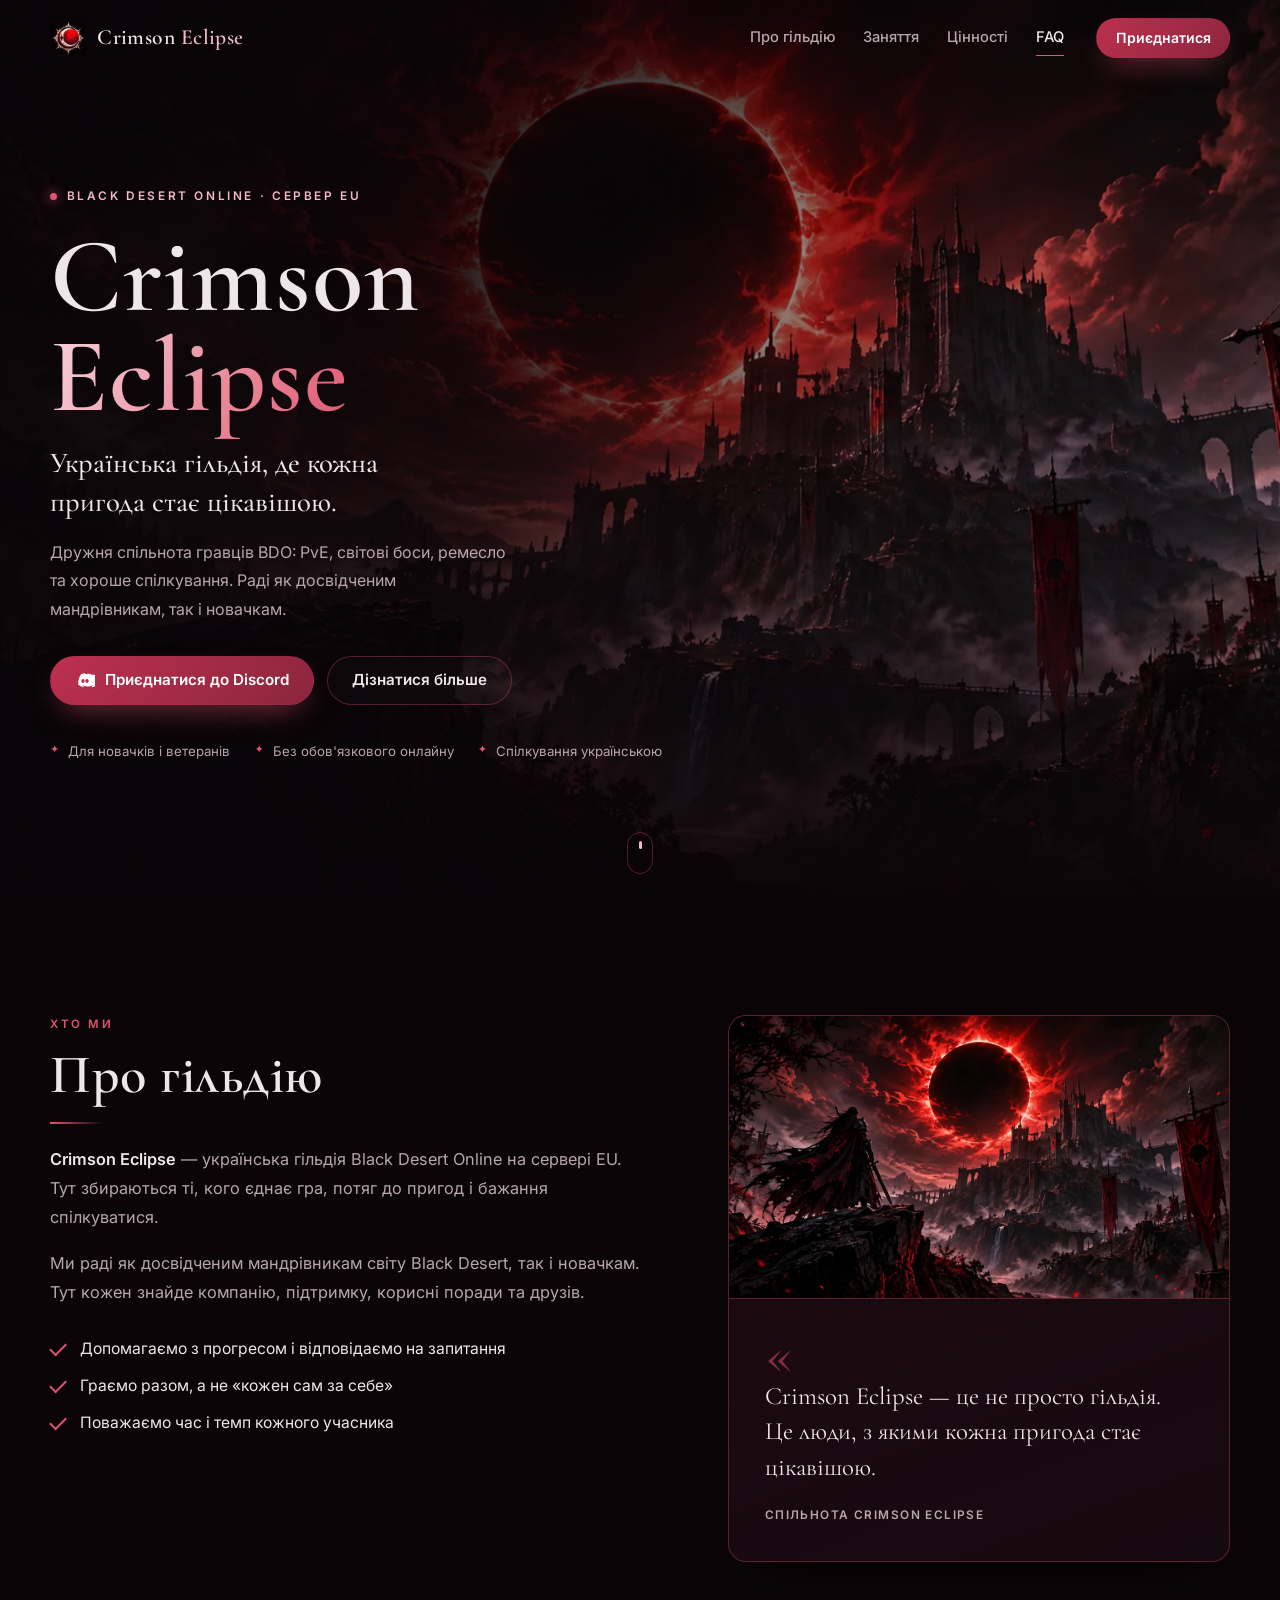
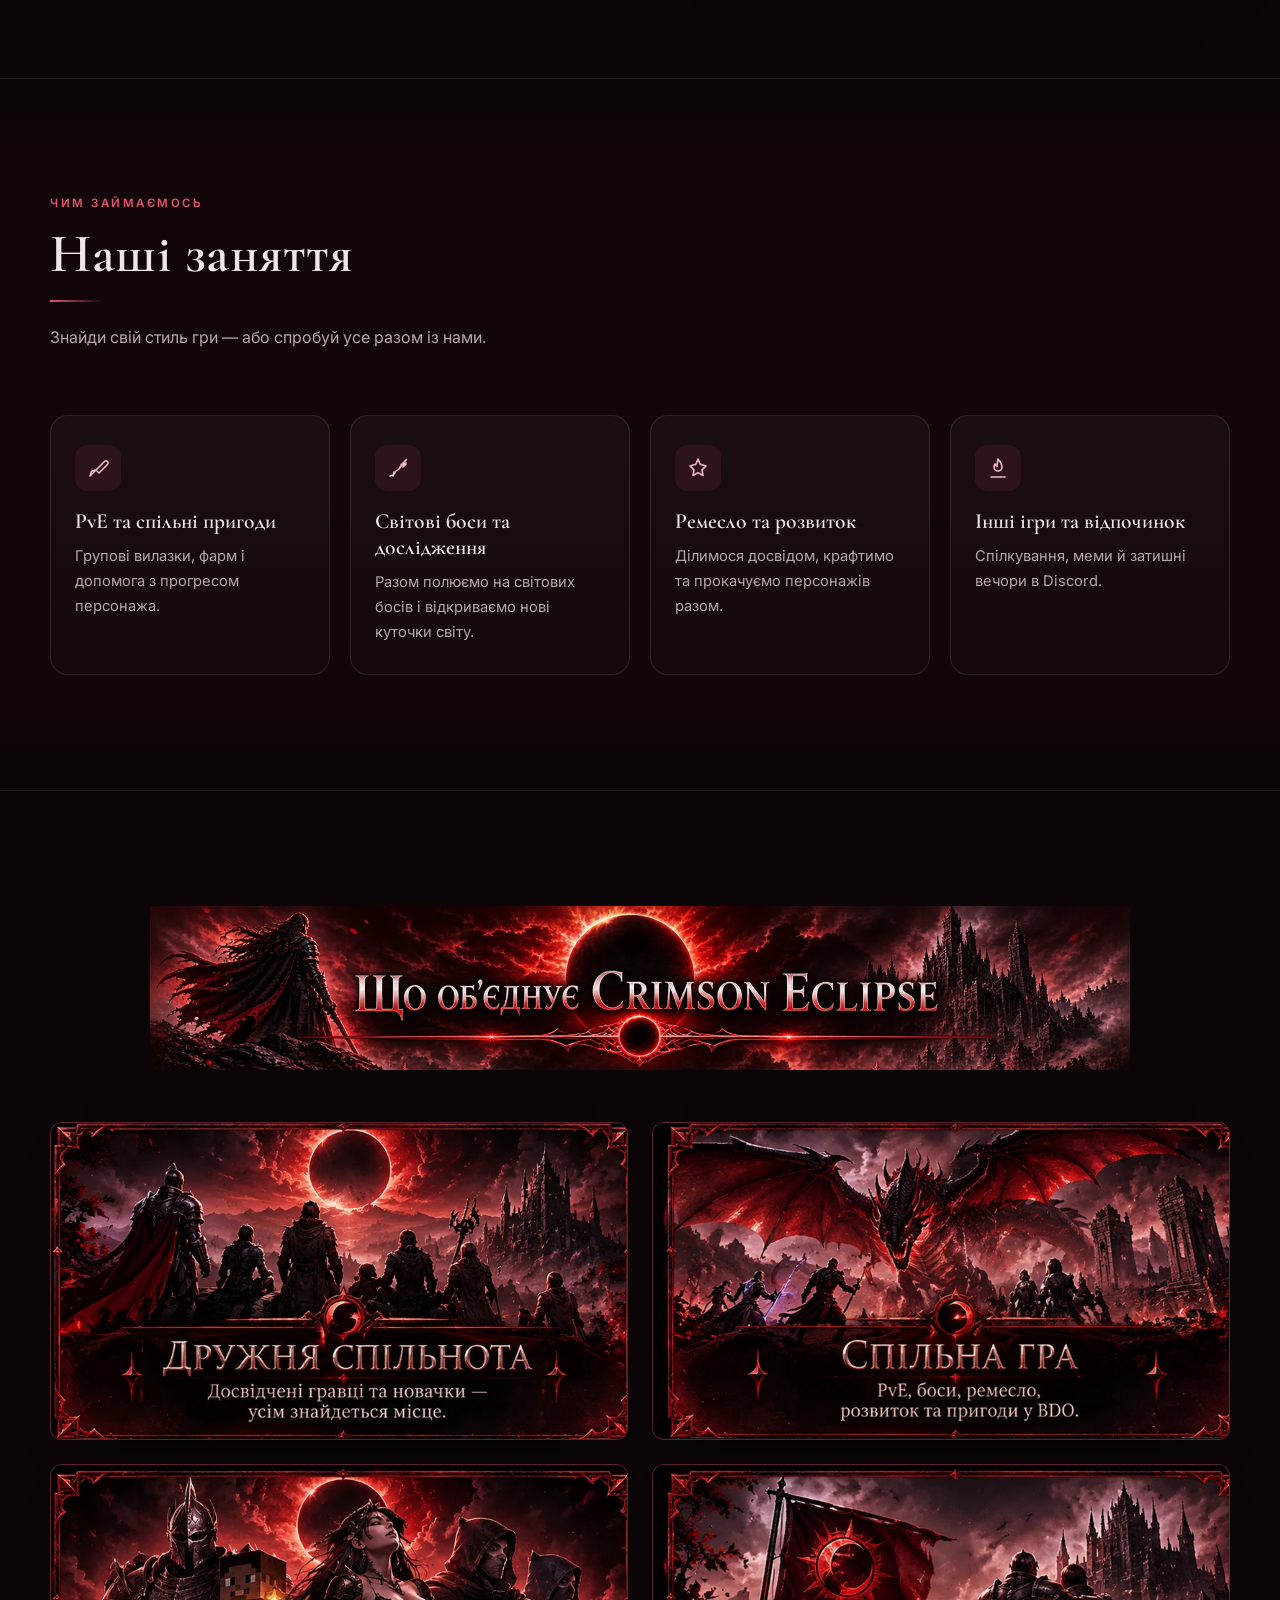
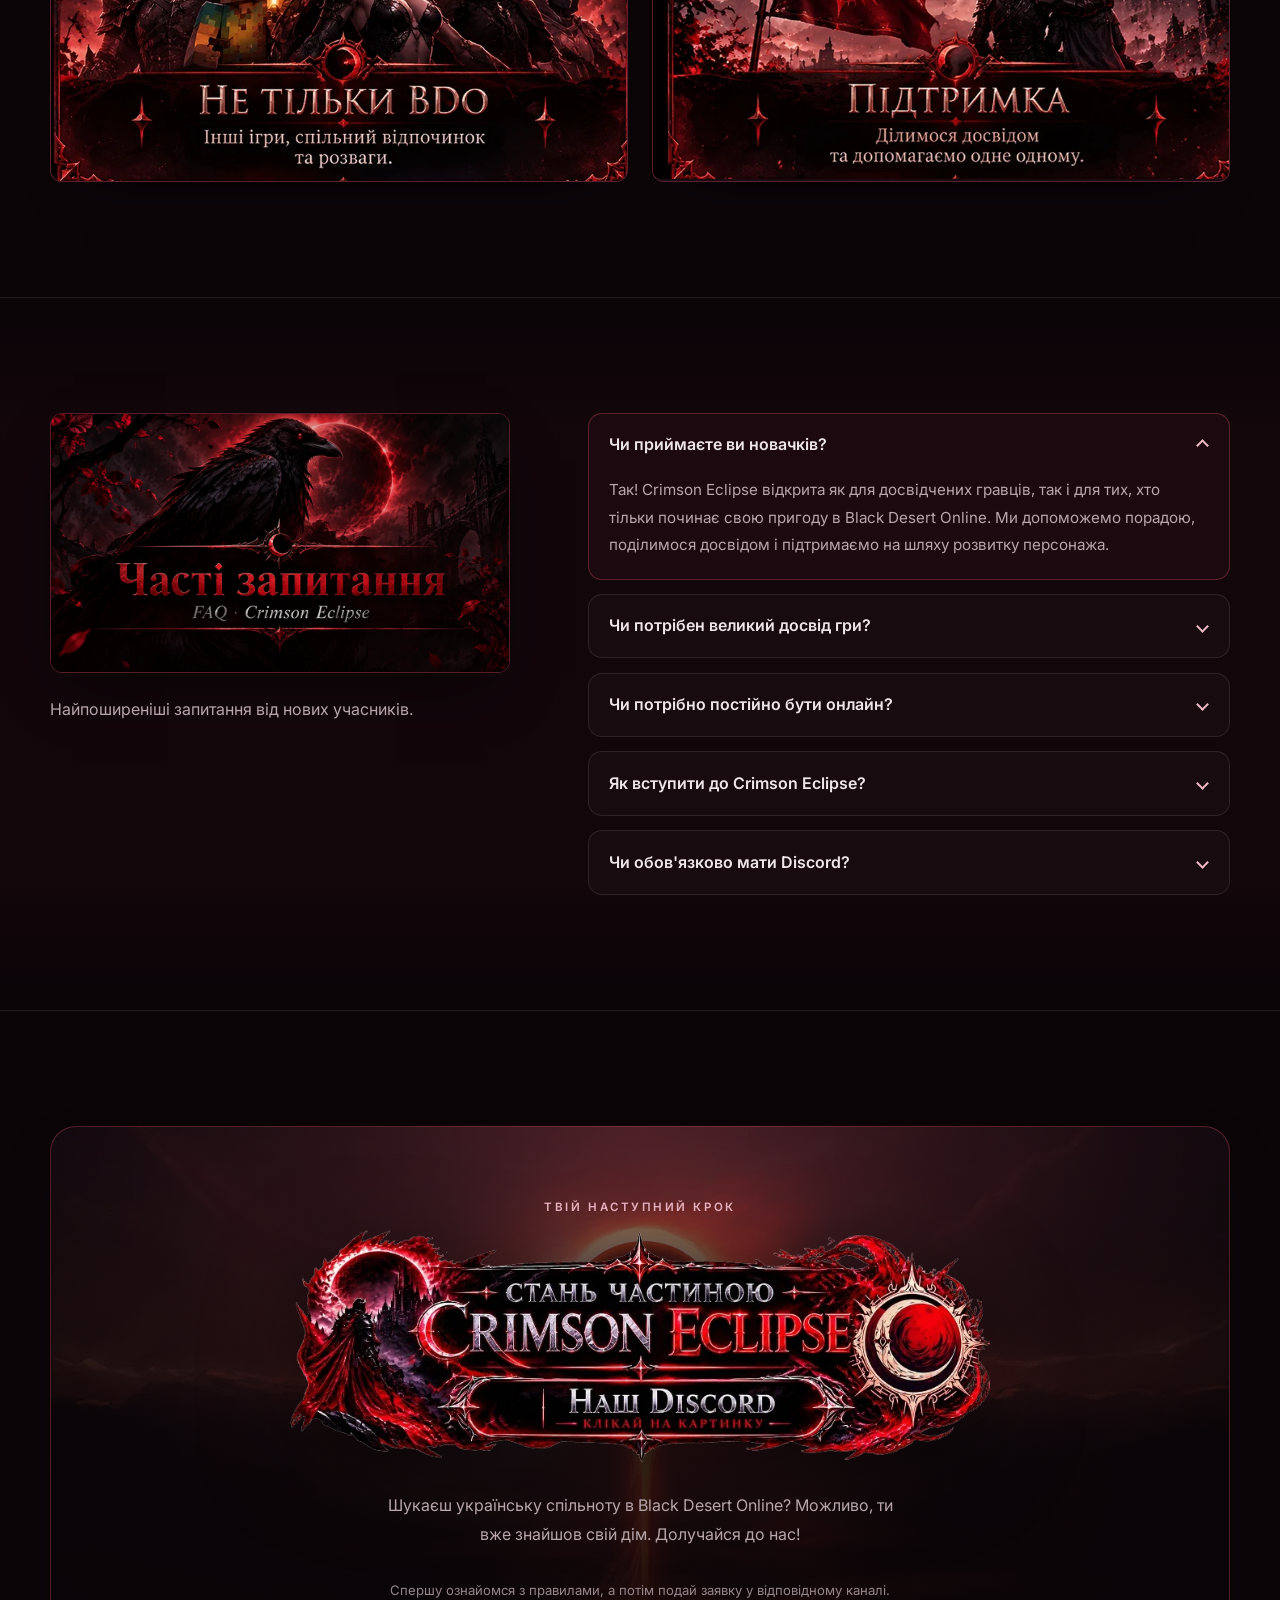
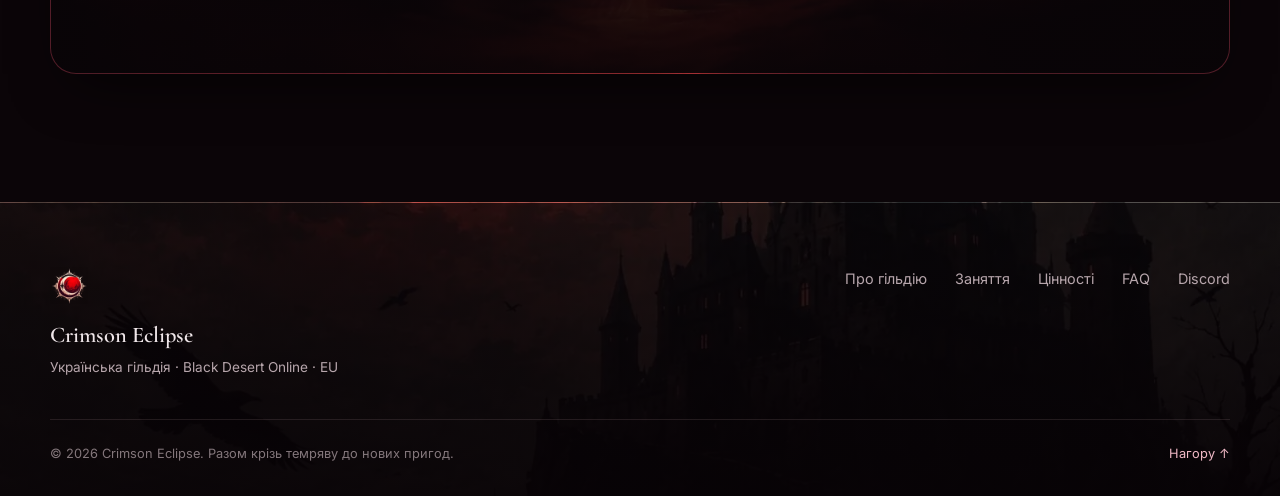
==== commit 0d9216cb: "Update index.html" ====
--- a/index.html
+++ b/index.html
@@ -114,8 +114,8 @@
           <p class="section-kicker">Хто ми</p>
           <h2 id="about-title" class="section-title">Про гільдію</h2>
           <p class="section-text">
-            <strong>Crimson Eclipse</strong> — українська гільдія Black Desert Online на сервері EU
-            та дружня спільнота гравців, яких об'єднує любов до ігор, пригод і хорошого спілкування.
+            <strong>Crimson Eclipse</strong> — українська гільдія Black Desert Online на сервері EU.
+            Тут збираються ті, кого єднає гра, потяг до пригод і бажання спілкуватися.
           </p>
           <p class="section-text">
             Ми раді як досвідченим мандрівникам світу Black Desert, так і новачкам.
